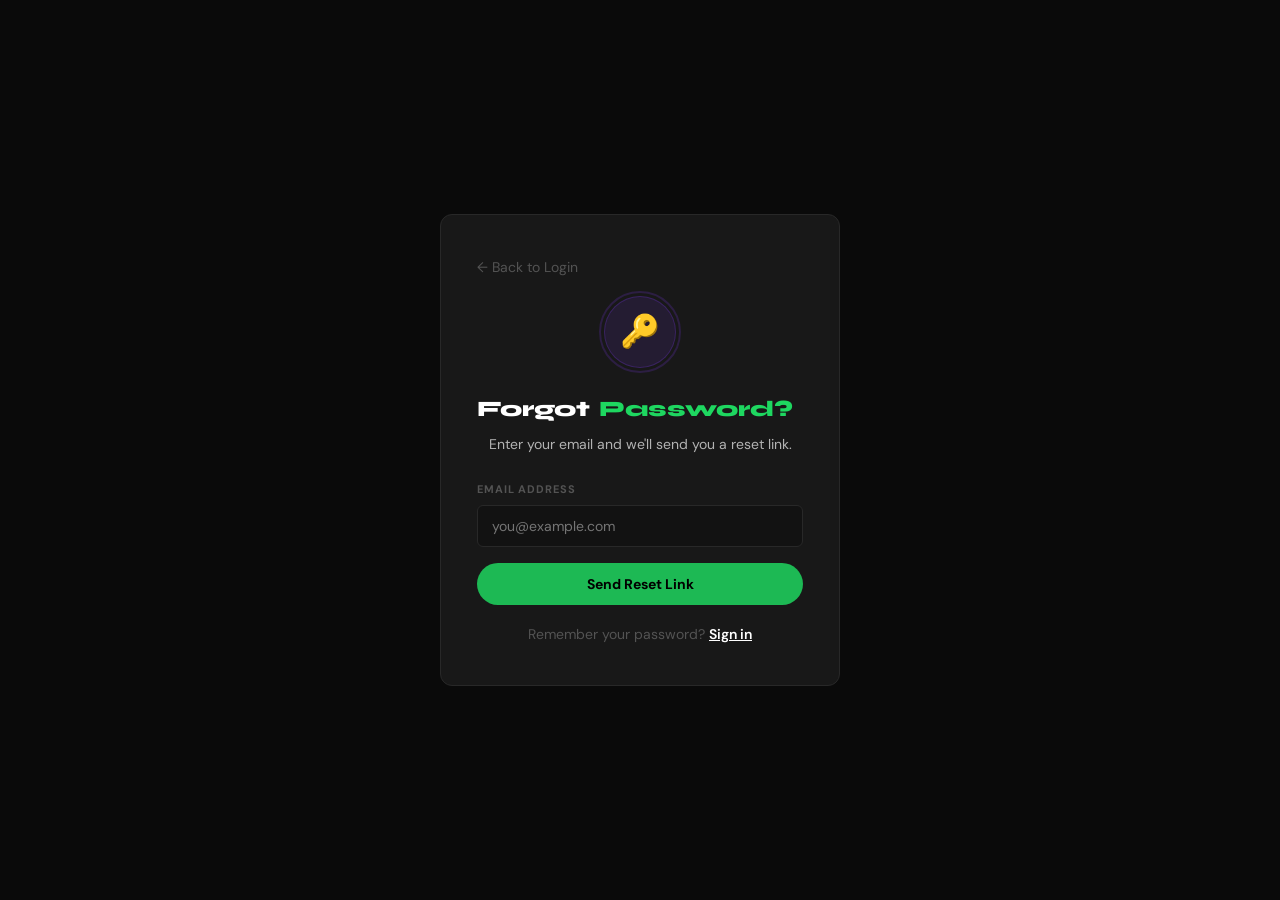
==== forgot-password.html @ 9f17af59 "pushing the codes" ====
<!DOCTYPE html>
<html lang="en">
<head>
  <meta charset="UTF-8" />
  <meta name="viewport" content="width=device-width, initial-scale=1.0" />
  <title>Forgot Password — ListenMe</title>
  <link rel="stylesheet" href="shared.css" />
  <style>
    .icon-wrap {
      width: 72px; height: 72px; border-radius: 50%;
      background: rgba(124,58,237,0.12);
      border: 1px solid rgba(124,58,237,0.25);
      display: flex; align-items: center; justify-content: center;
      font-size: 32px; margin: 0 auto 24px; position: relative;
      animation: iconPop 0.5s 0.2s cubic-bezier(0.16,1,0.3,1) both;
    }
    @keyframes iconPop {
      from { opacity:0; transform:scale(0.5) rotate(-15deg); }
      to   { opacity:1; transform:scale(1)   rotate(0deg);   }
    }
    .icon-wrap::after {
      content:''; position:absolute; inset:-6px; border-radius:50%;
      border:2px solid rgba(124,58,237,0.2);
      animation: pulseRing 2s ease-out infinite;
    }
    @keyframes pulseRing {
      0%   { transform:scale(1);   opacity:1; }
      100% { transform:scale(1.3); opacity:0; }
    }
    .success-title {
      font-family:var(--font-display);
      font-size:24px; font-weight:800; margin-bottom:8px; text-align:center;
    }
    .success-sub { color:var(--muted); font-size:14px; margin-bottom:24px; text-align:center; line-height:1.7; }
    .email-highlight { color:var(--accent); font-weight:600; }
    .tip-box {
      background:rgba(124,58,237,0.07);
      border:1px solid rgba(124,58,237,0.18);
      border-radius:var(--radius-sm);
      padding:14px 16px; font-size:13px;
      color:var(--muted); margin-bottom:20px;
    }
    .tip-box strong { color:var(--text); }
  </style>
</head>
<body>
<div class="auth-wrapper">
  <div class="auth-card">

    <!-- STEP 1: Enter Email -->
    <div class="step active" id="step1">
      <a href="login.html" class="back-link">← Back to Login</a>
      <div class="icon-wrap">🔑</div>
      <div class="auth-logo" style="text-align:center;">Forgot <span>Password?</span></div>
      <p class="auth-subtitle" style="text-align:center;">
        Enter your email and we'll send you a reset link.
      </p>
      <div class="alert alert-error" id="err1"></div>
      <div class="form-group">
        <label>Email Address</label>
        <input type="email" id="email" placeholder="you@example.com" />
      </div>
      <button class="btn btn-primary" id="submitBtn" onclick="doForgot()">
        <span id="submitText">Send Reset Link</span>
        <div class="spinner" id="submitSpinner"></div>
      </button>
      <div class="link-row">Remember your password? <a href="login.html">Sign in</a></div>
    </div>

    <!-- STEP 2: Success -->
    <div class="step" id="step2">
      <div class="icon-wrap" style="background:rgba(34,197,94,0.1);border-color:rgba(34,197,94,0.25);">📬</div>
      <div class="success-title">Check your inbox!</div>
      <p class="success-sub">
        We sent a reset link to<br/>
        <span class="email-highlight" id="sentTo"></span>
      </p>
      <div class="tip-box">
        <strong>⏱ Link expires in 1 hour.</strong><br/>
        Can't find it? Check your spam or junk folder.
      </div>
      <button class="btn btn-secondary" onclick="goBack()" style="width:100%;margin-bottom:12px;">
        ← Try a different email
      </button>
      <div class="link-row">Remembered it? <a href="login.html">Sign in</a></div>
    </div>

  </div>
</div>
<script src="config.js"></script>
<script>
  if (localStorage.getItem('token')) window.location.href = 'play.html';

  function showErr(msg) {
    const el = document.getElementById('err1');
    el.textContent = msg; el.style.display = 'block';
  }
  function setLoading(on) {
    document.getElementById('submitText').style.display    = on ? 'none' : 'inline';
    document.getElementById('submitSpinner').style.display = on ? 'block' : 'none';
    document.getElementById('submitBtn').disabled          = on;
  }

  async function doForgot() {
    document.getElementById('err1').style.display = 'none';
    const email = document.getElementById('email').value.trim();
    if (!email) return showErr('Please enter your email address.');
    setLoading(true);
    try {
      await api.post('/auth/forgot-password', { email }, false);
      document.getElementById('sentTo').textContent = email;
      document.getElementById('step1').classList.remove('active');
      document.getElementById('step2').classList.add('active');
    } catch (e) {
      showErr(e.error || 'Something went wrong. Please try again.');
    } finally {
      setLoading(false);
    }
  }

  function goBack() {
    document.getElementById('step2').classList.remove('active');
    document.getElementById('step1').classList.add('active');
  }

  document.addEventListener('keydown', e => {
    if (e.key === 'Enter' && document.getElementById('step1').classList.contains('active')) doForgot();
  });
</script>
</body>
</html>
---- shared.css ----
/* ═══════════════════════════════════════════════════════════
   ListenMe — Spotify-Inspired Design System
   ═══════════════════════════════════════════════════════════ */
@import url('https://fonts.googleapis.com/css2?family=Syne:wght@700;800;900&family=DM+Sans:wght@300;400;500;600;700&display=swap');

*, *::before, *::after { box-sizing: border-box; margin: 0; padding: 0; }

:root {
  --bg:           #0a0a0a;
  --surface:      #121212;
  --card:         #181818;
  --card-hover:   #282828;
  --border:       #282828;
  --border-hover: #404040;

  --primary:      #1db954;
  --primary-dark: #169943;
  --primary-glow: rgba(29,185,84,0.20);
  --accent:       #1ed760;
  --accent-soft:  #a7f3c4;

  --text:    #ffffff;
  --text-2:  #b3b3b3;
  --muted:   #535353;

  --danger:  #f15e6c;
  --success: #1db954;

  --font-display: 'Syne', sans-serif;
  --font-body:    'DM Sans', sans-serif;
  --radius:    8px;
  --radius-sm: 6px;
}

html, body {
  min-height: 100vh;
  background: var(--bg);
  color: var(--text);
  font-family: var(--font-body);
  font-size: 15px; line-height: 1.6;
  -webkit-font-smoothing: antialiased;
}

/* ── NAVBAR ── */
.navbar {
  display: flex; align-items: center; justify-content: space-between;
  padding: 0 24px; height: 60px;
  background: rgba(10,10,10,0.98);
  backdrop-filter: blur(18px);
  border-bottom: 1px solid var(--border);
  position: sticky; top: 0; z-index: 200;
}
.navbar .logo {
  font-family: var(--font-display); font-size: 18px; font-weight: 900;
  text-decoration: none; color: var(--text);
  display: flex; align-items: center; gap: 8px;
}
.navbar .logo .logo-icon {
  width: 28px; height: 28px; border-radius: 50%;
  background: var(--primary);
  display: flex; align-items: center; justify-content: center; font-size: 13px;
}
.navbar .logo span { color: var(--accent); }
.nav-links { display: flex; align-items: center; gap: 2px; }
.nav-links a, .nav-links button {
  padding: 6px 14px; border-radius: 4px;
  text-decoration: none; color: var(--text-2); font-weight: 600;
  font-size: 13px; transition: color 0.15s; background: none; border: none;
  cursor: pointer; font-family: var(--font-body);
}
.nav-links a:hover, .nav-links button:hover { color: var(--text); }
.nav-links a.active, .nav-links button.active { color: var(--text); }
.btn-logout {
  padding: 6px 16px; border-radius: 50px;
  background: transparent; border: 1px solid var(--border);
  color: var(--text-2); cursor: pointer;
  font-family: var(--font-body); font-size: 13px; font-weight: 600;
  transition: all 0.2s;
}
.btn-logout:hover { border-color: var(--text-2); color: var(--text); }

/* ── CONTAINERS ── */
.page-container { max-width: 1200px; margin: 0 auto; padding: 32px 24px; }

/* ── AUTH ── */
.auth-wrapper {
  min-height: 100vh; display: flex; align-items: center;
  justify-content: center; padding: 24px; background: var(--bg);
}
.auth-card {
  width: 100%; max-width: 400px; background: var(--card);
  border: 1px solid var(--border); border-radius: 12px; padding: 40px 36px;
  animation: authIn 0.4s cubic-bezier(0.16,1,0.3,1) both;
}
@keyframes authIn { from{opacity:0;transform:translateY(18px)} to{opacity:1;transform:translateY(0)} }

.auth-logo {
  font-family: var(--font-display); font-size: 22px; font-weight: 900;
  margin-bottom: 6px; display: flex; align-items: center; gap: 9px;
}
.auth-logo .logo-icon {
  width: 36px; height: 36px; border-radius: 50%; background: var(--primary);
  display: flex; align-items: center; justify-content: center; font-size: 17px;
}
.auth-logo span { color: var(--accent); }
.auth-subtitle { color: var(--text-2); font-size: 14px; margin-bottom: 26px; }

.step { display: none; }
.step.active { display: block; animation: stepIn 0.3s ease both; }
@keyframes stepIn { from{opacity:0;transform:translateX(10px)} to{opacity:1;transform:translateX(0)} }

.step-indicator { display: flex; gap: 5px; margin-bottom: 24px; }
.dot { height: 3px; border-radius: 3px; background: var(--border); flex: 1; transition: background 0.3s; }
.dot.active { background: var(--primary); }

.form-group { margin-bottom: 16px; }
label {
  display: block; font-size: 11px; font-weight: 700;
  color: var(--muted); margin-bottom: 6px;
  text-transform: uppercase; letter-spacing: 0.08em;
}

input[type=text],input[type=email],input[type=password],
input[type=file],select,textarea {
  width: 100%; padding: 11px 14px;
  background: var(--surface); border: 1px solid var(--border);
  border-radius: var(--radius-sm); color: var(--text);
  font-family: var(--font-body); font-size: 14px; outline: none;
  transition: border-color 0.2s, box-shadow 0.2s;
}
input:focus,select:focus,textarea:focus {
  border-color: var(--primary);
  box-shadow: 0 0 0 2px rgba(29,185,84,0.12);
}
input:hover:not(:focus) { border-color: var(--border-hover); }
select { cursor: pointer; }
select option { background: var(--card); }

.otp-group { display: flex; gap: 8px; justify-content: center; margin: 18px 0; }
.otp-digit {
  width: 50px !important; height: 52px; text-align: center;
  font-size: 20px; font-weight: 800; border-radius: 7px; padding: 0;
  transition: all 0.2s;
}
.otp-digit:focus { transform: translateY(-2px); border-color: var(--primary); box-shadow: 0 4px 16px rgba(29,185,84,0.15); }
.otp-digit.filled { border-color: var(--primary); background: rgba(29,185,84,0.05); }

/* ── BUTTONS ── */
.btn {
  display: inline-flex; align-items: center; justify-content: center; gap: 8px;
  padding: 12px 22px; border-radius: 50px;
  font-family: var(--font-body); font-size: 14px; font-weight: 700;
  cursor: pointer; border: none; transition: all 0.18s; text-decoration: none;
}
.btn-primary { background: var(--primary); color: #000; width: 100%; }
.btn-primary:hover { background: var(--accent); transform: scale(1.02); }
.btn-primary:active { transform: scale(0.98); }
.btn-primary:disabled { opacity: 0.4; cursor: not-allowed; transform: none; }
.btn-secondary { background: var(--card-hover); color: var(--text); border: 1px solid var(--border); }
.btn-secondary:hover { border-color: var(--text-2); }
.btn-danger { background: transparent; color: var(--danger); border: 1px solid rgba(241,94,108,0.3); padding: 6px 14px; font-size: 12px; border-radius: 4px; }
.btn-danger:hover { background: rgba(241,94,108,0.06); }
.btn-sm { padding: 6px 14px; font-size: 12px; border-radius: 4px; }

/* ── ALERTS ── */
.alert {
  padding: 11px 14px; border-radius: var(--radius-sm);
  font-size: 13px; margin-bottom: 14px; display: none;
  animation: alertIn 0.25s ease both;
}
@keyframes alertIn { from{opacity:0;transform:translateY(-3px)} to{opacity:1;transform:translateY(0)} }
.alert-error   { background: rgba(241,94,108,0.08); border: 1px solid rgba(241,94,108,0.2); color: #f8a1a9; }
.alert-success { background: rgba(29,185,84,0.08);  border: 1px solid rgba(29,185,84,0.2);  color: #86efac; }
.alert-info    { background: rgba(29,185,84,0.06);  border: 1px solid rgba(29,185,84,0.15); color: var(--accent-soft); }

/* ── MISC ── */
.link-row { text-align: center; margin-top: 18px; font-size: 14px; color: var(--muted); }
.link-row a { color: var(--text); text-decoration: underline; font-weight: 600; }
.link-row a:hover { color: var(--accent); }

.spinner {
  width: 16px; height: 16px;
  border: 2px solid rgba(0,0,0,0.2);
  border-top-color: #000; border-radius: 50%;
  animation: spin 0.6s linear infinite; display: none;
}
@keyframes spin { to { transform: rotate(360deg); } }

.admin-badge {
  display: inline-flex; align-items: center; gap: 4px;
  padding: 3px 9px; border-radius: 50px;
  background: rgba(29,185,84,0.08);
  border: 1px solid rgba(29,185,84,0.2);
  color: var(--accent); font-size: 11px; font-weight: 700;
  text-transform: uppercase; letter-spacing: 0.06em;
}

.page-title { font-family: var(--font-display); font-size: 28px; font-weight: 900; margin-bottom: 4px; }
.page-title span { color: var(--accent); }
.page-desc { color: var(--text-2); margin-bottom: 26px; font-size: 14px; }

.card { background: var(--card); border: 1px solid var(--border); border-radius: var(--radius); padding: 20px; }

.password-wrap { position: relative; }
.toggle-pw {
  position: absolute; right: 12px; top: 50%; transform: translateY(-50%);
  cursor: pointer; font-size: 15px; color: var(--muted); transition: color 0.2s;
}
.toggle-pw:hover { color: var(--text); }

.strength-bar  { height: 3px; border-radius: 3px; background: var(--border); margin-top: 5px; overflow: hidden; }
.strength-fill { height: 100%; border-radius: 3px; width: 0%; transition: width 0.4s, background 0.3s; }
.strength-label { font-size: 11px; color: var(--muted); margin-top: 3px; }

.resend-timer { font-size: 13px; color: var(--muted); text-align: center; margin-top: 6px; }
.otp-hint     { text-align: center; font-size: 13px; color: var(--muted); margin-top: 6px; }
.otp-hint a   { color: var(--accent); cursor: pointer; }
.back-link { display: inline-flex; align-items: center; gap: 6px; color: var(--muted); font-size: 14px; text-decoration: none; margin-bottom: 18px; }
.back-link:hover { color: var(--text); }

@keyframes fadeInUp { from{opacity:0;transform:translateY(10px)} to{opacity:1;transform:translateY(0)} }

@media (max-width: 600px) {
  .navbar { padding: 0 14px; }
  .page-container { padding: 18px 14px; }
  .auth-card { padding: 28px 18px; }
}
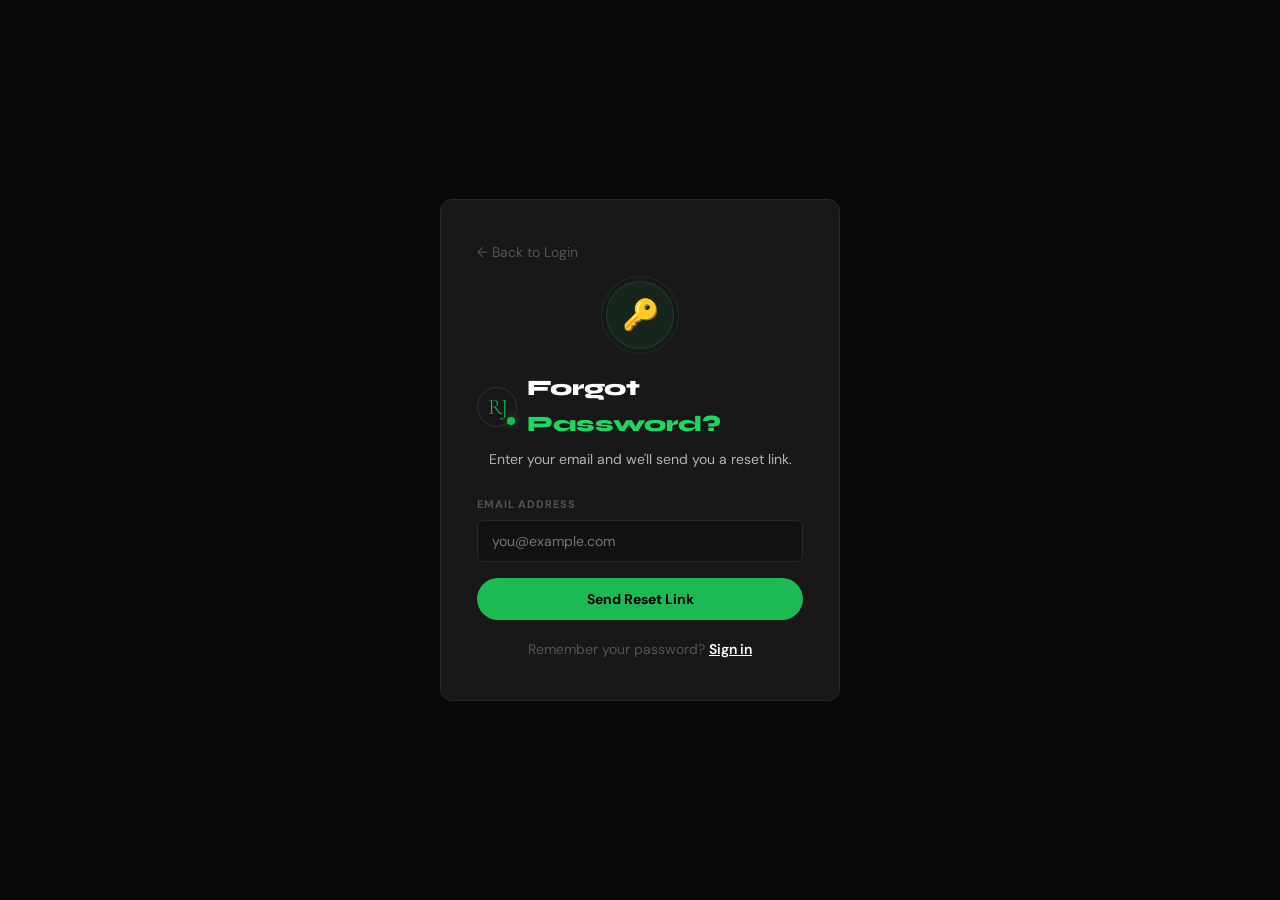
==== commit 07e5db35: "theme updated" ====
--- a/forgot-password.html
+++ b/forgot-password.html
@@ -1,17 +1,18 @@
 <!DOCTYPE html>
 <html lang="en">
 <head>
-  <meta charset="UTF-8" />
-  <meta name="viewport" content="width=device-width, initial-scale=1.0" />
+  <meta charset="UTF-8"/>
+  <meta name="viewport" content="width=device-width, initial-scale=1.0"/>
   <title>Forgot Password — ListenMe</title>
-  <link rel="stylesheet" href="shared.css" />
+  <script src="theme.js"></script>
+  <link rel="stylesheet" href="shared.css"/>
   <style>
     .icon-wrap {
-      width: 72px; height: 72px; border-radius: 50%;
-      background: rgba(124,58,237,0.12);
-      border: 1px solid rgba(124,58,237,0.25);
+      width: 68px; height: 68px; border-radius: 50%;
+      background: rgba(29,185,84,0.08);
+      border: 1px solid rgba(29,185,84,0.2);
       display: flex; align-items: center; justify-content: center;
-      font-size: 32px; margin: 0 auto 24px; position: relative;
+      font-size: 30px; margin: 0 auto 22px; position: relative;
       animation: iconPop 0.5s 0.2s cubic-bezier(0.16,1,0.3,1) both;
     }
     @keyframes iconPop {
@@ -20,7 +21,7 @@
     }
     .icon-wrap::after {
       content:''; position:absolute; inset:-6px; border-radius:50%;
-      border:2px solid rgba(124,58,237,0.2);
+      border:1px solid rgba(29,185,84,0.15);
       animation: pulseRing 2s ease-out infinite;
     }
     @keyframes pulseRing {
@@ -28,17 +29,16 @@
       100% { transform:scale(1.3); opacity:0; }
     }
     .success-title {
-      font-family:var(--font-display);
-      font-size:24px; font-weight:800; margin-bottom:8px; text-align:center;
+      font-family: var(--font-display);
+      font-size: 22px; font-weight: 800; margin-bottom: 8px; text-align: center;
     }
-    .success-sub { color:var(--muted); font-size:14px; margin-bottom:24px; text-align:center; line-height:1.7; }
+    .success-sub { color:var(--muted); font-size:14px; margin-bottom:22px; text-align:center; line-height:1.7; }
     .email-highlight { color:var(--accent); font-weight:600; }
     .tip-box {
-      background:rgba(124,58,237,0.07);
-      border:1px solid rgba(124,58,237,0.18);
-      border-radius:var(--radius-sm);
-      padding:14px 16px; font-size:13px;
-      color:var(--muted); margin-bottom:20px;
+      background: rgba(29,185,84,0.06);
+      border: 1px solid rgba(29,185,84,0.15);
+      border-radius: var(--radius-sm);
+      padding:14px 16px; font-size:13px; color:var(--muted); margin-bottom:18px;
     }
     .tip-box strong { color:var(--text); }
   </style>
@@ -51,14 +51,20 @@
     <div class="step active" id="step1">
       <a href="login.html" class="back-link">← Back to Login</a>
       <div class="icon-wrap">🔑</div>
-      <div class="auth-logo" style="text-align:center;">Forgot <span>Password?</span></div>
+      <div class="auth-logo" style="justify-content:center;">
+        <div class="jr-wrap">
+          <span class="jr-mono">RJ</span>
+          <div class="jr-dot"></div>
+        </div>
+        <div class="auth-brand">Forgot <span>Password?</span></div>
+      </div>
       <p class="auth-subtitle" style="text-align:center;">
         Enter your email and we'll send you a reset link.
       </p>
       <div class="alert alert-error" id="err1"></div>
       <div class="form-group">
         <label>Email Address</label>
-        <input type="email" id="email" placeholder="you@example.com" />
+        <input type="email" id="email" placeholder="you@example.com"/>
       </div>
       <button class="btn btn-primary" id="submitBtn" onclick="doForgot()">
         <span id="submitText">Send Reset Link</span>
@@ -69,7 +75,7 @@
 
     <!-- STEP 2: Success -->
     <div class="step" id="step2">
-      <div class="icon-wrap" style="background:rgba(34,197,94,0.1);border-color:rgba(34,197,94,0.25);">📬</div>
+      <div class="icon-wrap" style="background:rgba(29,185,84,0.1);border-color:rgba(29,185,84,0.25);">📬</div>
       <div class="success-title">Check your inbox!</div>
       <p class="success-sub">
         We sent a reset link to<br/>
@@ -87,6 +93,7 @@
 
   </div>
 </div>
+
 <script src="config.js"></script>
 <script>
   if (localStorage.getItem('token')) window.location.href = 'play.html';
@@ -113,9 +120,7 @@
       document.getElementById('step2').classList.add('active');
     } catch (e) {
       showErr(e.error || 'Something went wrong. Please try again.');
-    } finally {
-      setLoading(false);
-    }
+    } finally { setLoading(false); }
   }
 
   function goBack() {
--- a/shared.css
+++ b/shared.css
@@ -1,7 +1,7 @@
 /* ═══════════════════════════════════════════════════════════
-   ListenMe — Spotify-Inspired Design System
+   ListenMe — Design System  (RJ monogram edition)
    ═══════════════════════════════════════════════════════════ */
-@import url('https://fonts.googleapis.com/css2?family=Syne:wght@700;800;900&family=DM+Sans:wght@300;400;500;600;700&display=swap');
+@import url('https://fonts.googleapis.com/css2?family=Cormorant+Garamond:ital,wght@0,300;1,300&family=Syne:wght@700;800;900&family=DM+Sans:wght@300;400;500;600;700&display=swap');
 
 *, *::before, *::after { box-sizing: border-box; margin: 0; padding: 0; }
 
@@ -50,17 +50,33 @@
   border-bottom: 1px solid var(--border);
   position: sticky; top: 0; z-index: 200;
 }
+
+/* RJ Monogram logo */
 .navbar .logo {
   font-family: var(--font-display); font-size: 18px; font-weight: 900;
   text-decoration: none; color: var(--text);
-  display: flex; align-items: center; gap: 8px;
+  display: flex; align-items: center; gap: 10px;
 }
 .navbar .logo .logo-icon {
-  width: 28px; height: 28px; border-radius: 50%;
+  position: relative;
+  width: 34px; height: 34px; flex-shrink: 0;
+  display: flex; align-items: center; justify-content: center;
+  border-radius: 50%;
+  border: 1px solid rgba(255,255,255,0.1);
+}
+.navbar .logo .logo-icon .jr-mono {
+  font-family: 'Cormorant Garamond', serif;
+  font-weight: 300; font-size: 19px;
+  color: #1db954; letter-spacing: -2px; line-height: 1;
+}
+.navbar .logo .logo-icon .jr-dot {
+  position: absolute; bottom: 1px; right: 1px;
+  width: 7px; height: 7px; border-radius: 50%;
   background: var(--primary);
-  display: flex; align-items: center; justify-content: center; font-size: 13px;
+  box-shadow: 0 0 8px rgba(29,185,84,0.6);
 }
 .navbar .logo span { color: var(--accent); }
+
 .nav-links { display: flex; align-items: center; gap: 2px; }
 .nav-links a, .nav-links button {
   padding: 6px 14px; border-radius: 4px;
@@ -94,15 +110,32 @@
 }
 @keyframes authIn { from{opacity:0;transform:translateY(18px)} to{opacity:1;transform:translateY(0)} }
 
+/* RJ logo on auth cards */
 .auth-logo {
-  font-family: var(--font-display); font-size: 22px; font-weight: 900;
-  margin-bottom: 6px; display: flex; align-items: center; gap: 9px;
-}
-.auth-logo .logo-icon {
-  width: 36px; height: 36px; border-radius: 50%; background: var(--primary);
-  display: flex; align-items: center; justify-content: center; font-size: 17px;
-}
-.auth-logo span { color: var(--accent); }
+  display: flex; align-items: center; gap: 10px;
+  margin-bottom: 6px;
+  animation: fadeInUp 0.5s 0.1s ease both;
+}
+.auth-logo .jr-wrap {
+  position: relative; width: 40px; height: 40px; flex-shrink: 0;
+  display: flex; align-items: center; justify-content: center;
+  border-radius: 50%; border: 1px solid rgba(255,255,255,0.1);
+}
+.auth-logo .jr-wrap .jr-mono {
+  font-family: 'Cormorant Garamond', serif;
+  font-weight: 300; font-size: 22px;
+  color: #1db954; letter-spacing: -2px; line-height: 1;
+}
+.auth-logo .jr-wrap .jr-dot {
+  position: absolute; bottom: 1px; right: 1px;
+  width: 8px; height: 8px; border-radius: 50%;
+  background: var(--primary); box-shadow: 0 0 10px rgba(29,185,84,0.6);
+}
+.auth-logo .auth-brand {
+  font-family: var(--font-display); font-size: 22px; font-weight: 900; color: var(--text);
+}
+.auth-logo .auth-brand span { color: var(--accent); }
+
 .auth-subtitle { color: var(--text-2); font-size: 14px; margin-bottom: 26px; }
 
 .step { display: none; }
@@ -189,8 +222,7 @@
 .admin-badge {
   display: inline-flex; align-items: center; gap: 4px;
   padding: 3px 9px; border-radius: 50px;
-  background: rgba(29,185,84,0.08);
-  border: 1px solid rgba(29,185,84,0.2);
+  background: rgba(29,185,84,0.08); border: 1px solid rgba(29,185,84,0.2);
   color: var(--accent); font-size: 11px; font-weight: 700;
   text-transform: uppercase; letter-spacing: 0.06em;
 }
@@ -198,7 +230,6 @@
 .page-title { font-family: var(--font-display); font-size: 28px; font-weight: 900; margin-bottom: 4px; }
 .page-title span { color: var(--accent); }
 .page-desc { color: var(--text-2); margin-bottom: 26px; font-size: 14px; }
-
 .card { background: var(--card); border: 1px solid var(--border); border-radius: var(--radius); padding: 20px; }
 
 .password-wrap { position: relative; }
@@ -220,8 +251,10 @@
 
 @keyframes fadeInUp { from{opacity:0;transform:translateY(10px)} to{opacity:1;transform:translateY(0)} }
 
+/* ── MOBILE ── */
 @media (max-width: 600px) {
-  .navbar { padding: 0 14px; }
-  .page-container { padding: 18px 14px; }
-  .auth-card { padding: 28px 18px; }
+  .navbar { padding: 0 14px; height: 54px; }
+  .page-container { padding: 16px 14px; }
+  .auth-card { padding: 26px 16px; }
+  .otp-digit { width: 42px !important; height: 46px; font-size: 18px; }
 }
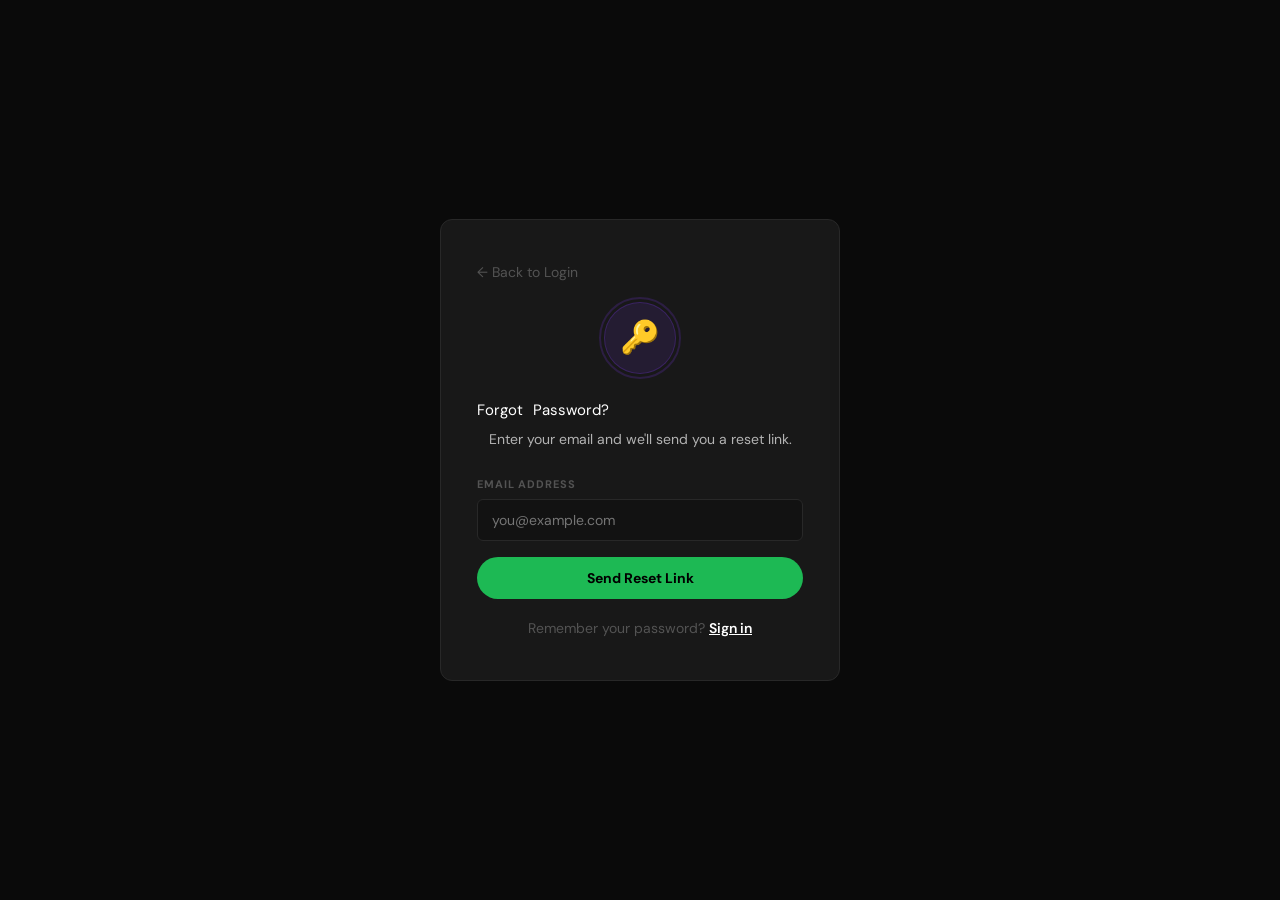
==== commit f32f784d: "cache clear meta added" ====
--- a/forgot-password.html
+++ b/forgot-password.html
@@ -1,18 +1,18 @@
 <!DOCTYPE html>
 <html lang="en">
 <head>
-  <meta charset="UTF-8"/>
-  <meta name="viewport" content="width=device-width, initial-scale=1.0"/>
+  <meta charset="UTF-8" />
+  <meta http-equiv="Cache-Control" content="no-store, no-cache, must-revalidate">
+  <meta name="viewport" content="width=device-width, initial-scale=1.0" />
   <title>Forgot Password — ListenMe</title>
-  <script src="theme.js"></script>
-  <link rel="stylesheet" href="shared.css"/>
+  <link rel="stylesheet" href="shared.css" />
   <style>
     .icon-wrap {
-      width: 68px; height: 68px; border-radius: 50%;
-      background: rgba(29,185,84,0.08);
-      border: 1px solid rgba(29,185,84,0.2);
+      width: 72px; height: 72px; border-radius: 50%;
+      background: rgba(124,58,237,0.12);
+      border: 1px solid rgba(124,58,237,0.25);
       display: flex; align-items: center; justify-content: center;
-      font-size: 30px; margin: 0 auto 22px; position: relative;
+      font-size: 32px; margin: 0 auto 24px; position: relative;
       animation: iconPop 0.5s 0.2s cubic-bezier(0.16,1,0.3,1) both;
     }
     @keyframes iconPop {
@@ -21,7 +21,7 @@
     }
     .icon-wrap::after {
       content:''; position:absolute; inset:-6px; border-radius:50%;
-      border:1px solid rgba(29,185,84,0.15);
+      border:2px solid rgba(124,58,237,0.2);
       animation: pulseRing 2s ease-out infinite;
     }
     @keyframes pulseRing {
@@ -29,16 +29,17 @@
       100% { transform:scale(1.3); opacity:0; }
     }
     .success-title {
-      font-family: var(--font-display);
-      font-size: 22px; font-weight: 800; margin-bottom: 8px; text-align: center;
+      font-family:var(--font-display);
+      font-size:24px; font-weight:800; margin-bottom:8px; text-align:center;
     }
-    .success-sub { color:var(--muted); font-size:14px; margin-bottom:22px; text-align:center; line-height:1.7; }
+    .success-sub { color:var(--muted); font-size:14px; margin-bottom:24px; text-align:center; line-height:1.7; }
     .email-highlight { color:var(--accent); font-weight:600; }
     .tip-box {
-      background: rgba(29,185,84,0.06);
-      border: 1px solid rgba(29,185,84,0.15);
-      border-radius: var(--radius-sm);
-      padding:14px 16px; font-size:13px; color:var(--muted); margin-bottom:18px;
+      background:rgba(124,58,237,0.07);
+      border:1px solid rgba(124,58,237,0.18);
+      border-radius:var(--radius-sm);
+      padding:14px 16px; font-size:13px;
+      color:var(--muted); margin-bottom:20px;
     }
     .tip-box strong { color:var(--text); }
   </style>
@@ -51,20 +52,14 @@
     <div class="step active" id="step1">
       <a href="login.html" class="back-link">← Back to Login</a>
       <div class="icon-wrap">🔑</div>
-      <div class="auth-logo" style="justify-content:center;">
-        <div class="jr-wrap">
-          <span class="jr-mono">RJ</span>
-          <div class="jr-dot"></div>
-        </div>
-        <div class="auth-brand">Forgot <span>Password?</span></div>
-      </div>
+      <div class="auth-logo" style="text-align:center;">Forgot <span>Password?</span></div>
       <p class="auth-subtitle" style="text-align:center;">
         Enter your email and we'll send you a reset link.
       </p>
       <div class="alert alert-error" id="err1"></div>
       <div class="form-group">
         <label>Email Address</label>
-        <input type="email" id="email" placeholder="you@example.com"/>
+        <input type="email" id="email" placeholder="you@example.com" />
       </div>
       <button class="btn btn-primary" id="submitBtn" onclick="doForgot()">
         <span id="submitText">Send Reset Link</span>
@@ -75,7 +70,7 @@
 
     <!-- STEP 2: Success -->
     <div class="step" id="step2">
-      <div class="icon-wrap" style="background:rgba(29,185,84,0.1);border-color:rgba(29,185,84,0.25);">📬</div>
+      <div class="icon-wrap" style="background:rgba(34,197,94,0.1);border-color:rgba(34,197,94,0.25);">📬</div>
       <div class="success-title">Check your inbox!</div>
       <p class="success-sub">
         We sent a reset link to<br/>
@@ -93,7 +88,6 @@
 
   </div>
 </div>
-
 <script src="config.js"></script>
 <script>
   if (localStorage.getItem('token')) window.location.href = 'play.html';
@@ -120,7 +114,9 @@
       document.getElementById('step2').classList.add('active');
     } catch (e) {
       showErr(e.error || 'Something went wrong. Please try again.');
-    } finally { setLoading(false); }
+    } finally {
+      setLoading(false);
+    }
   }
 
   function goBack() {
